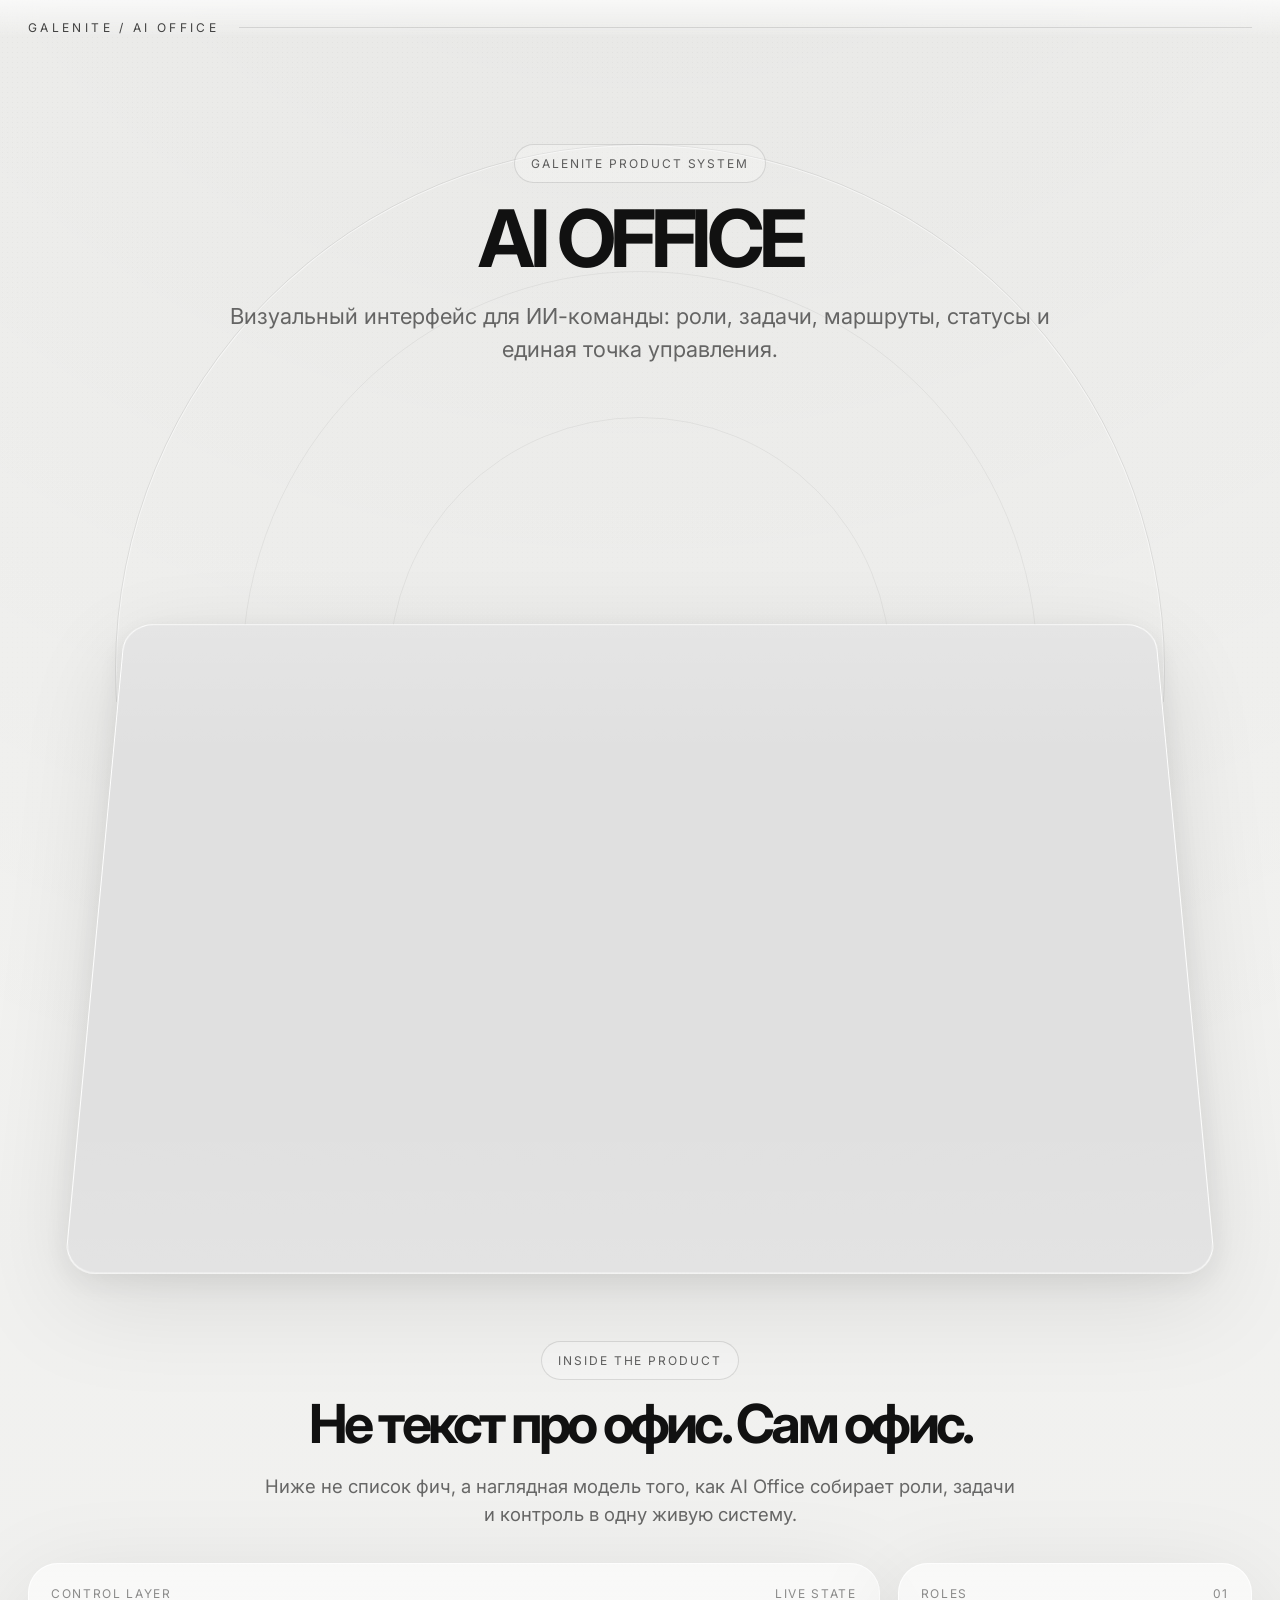
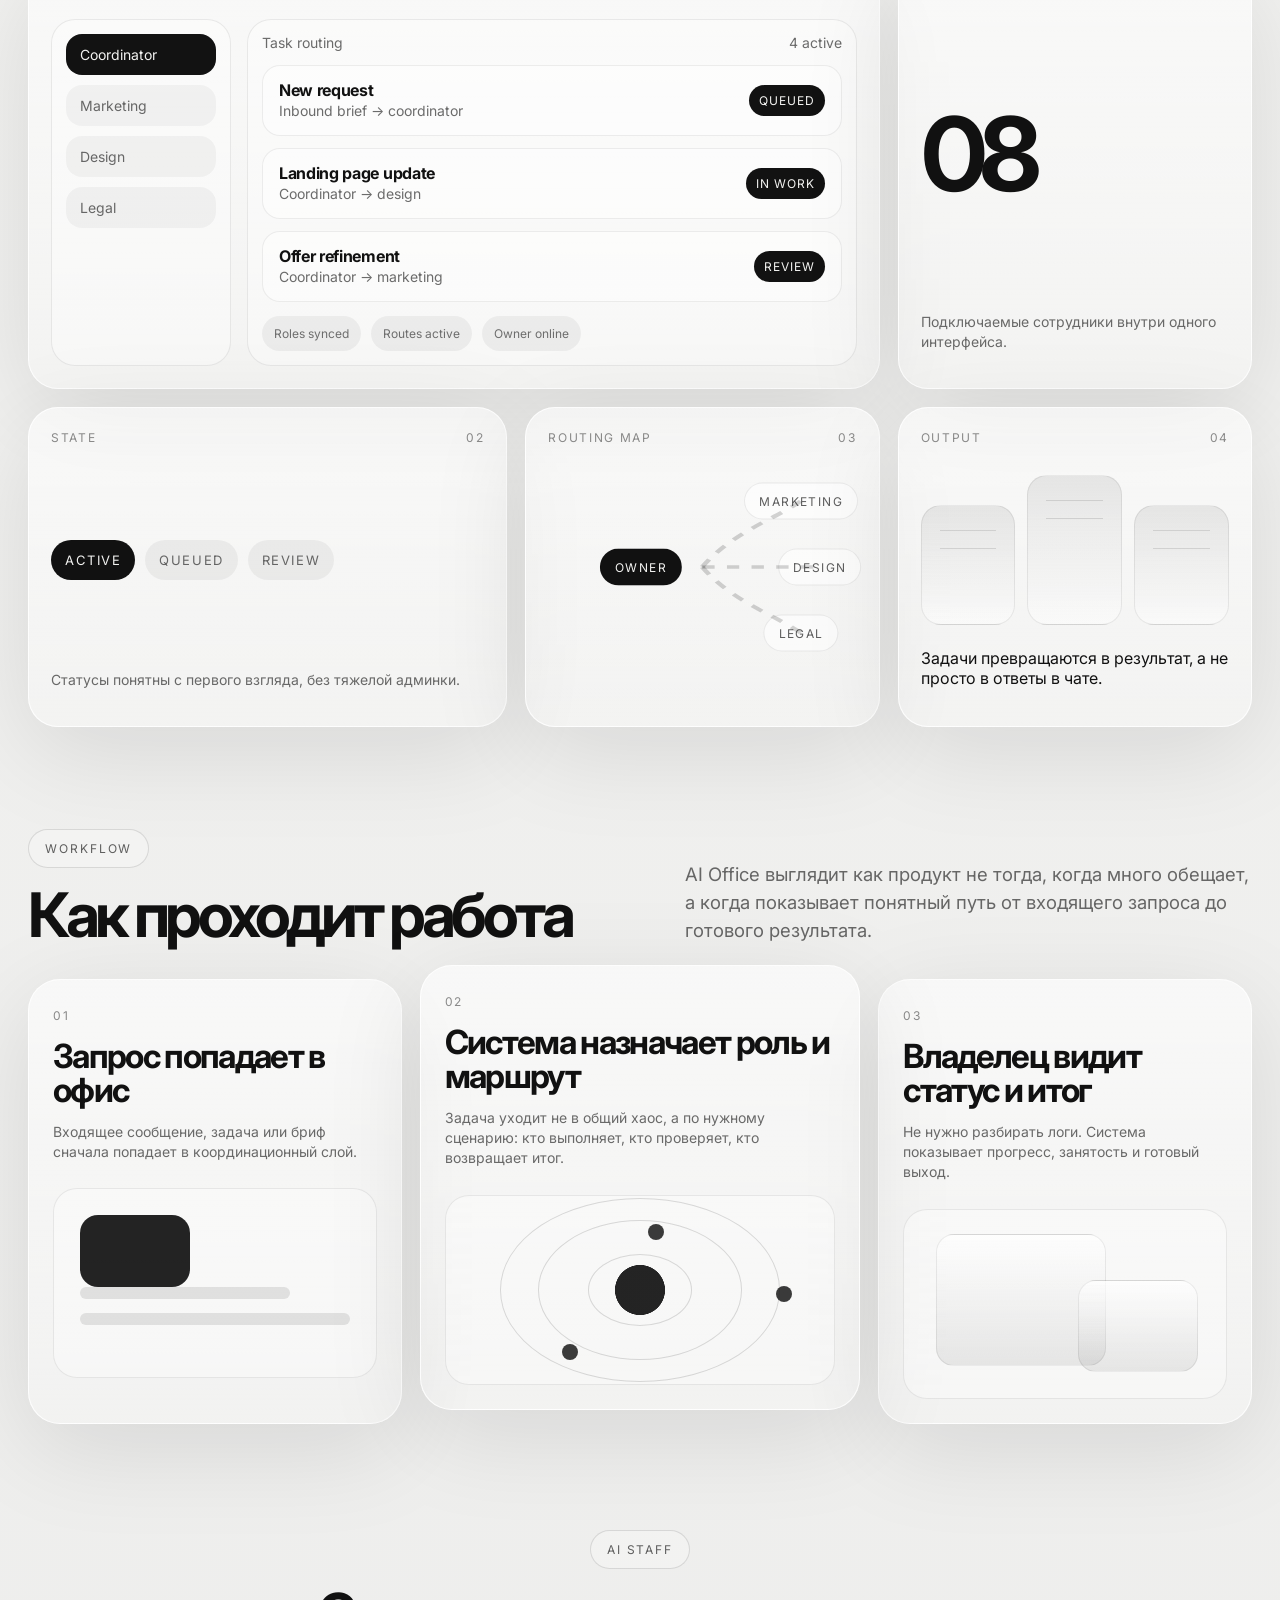
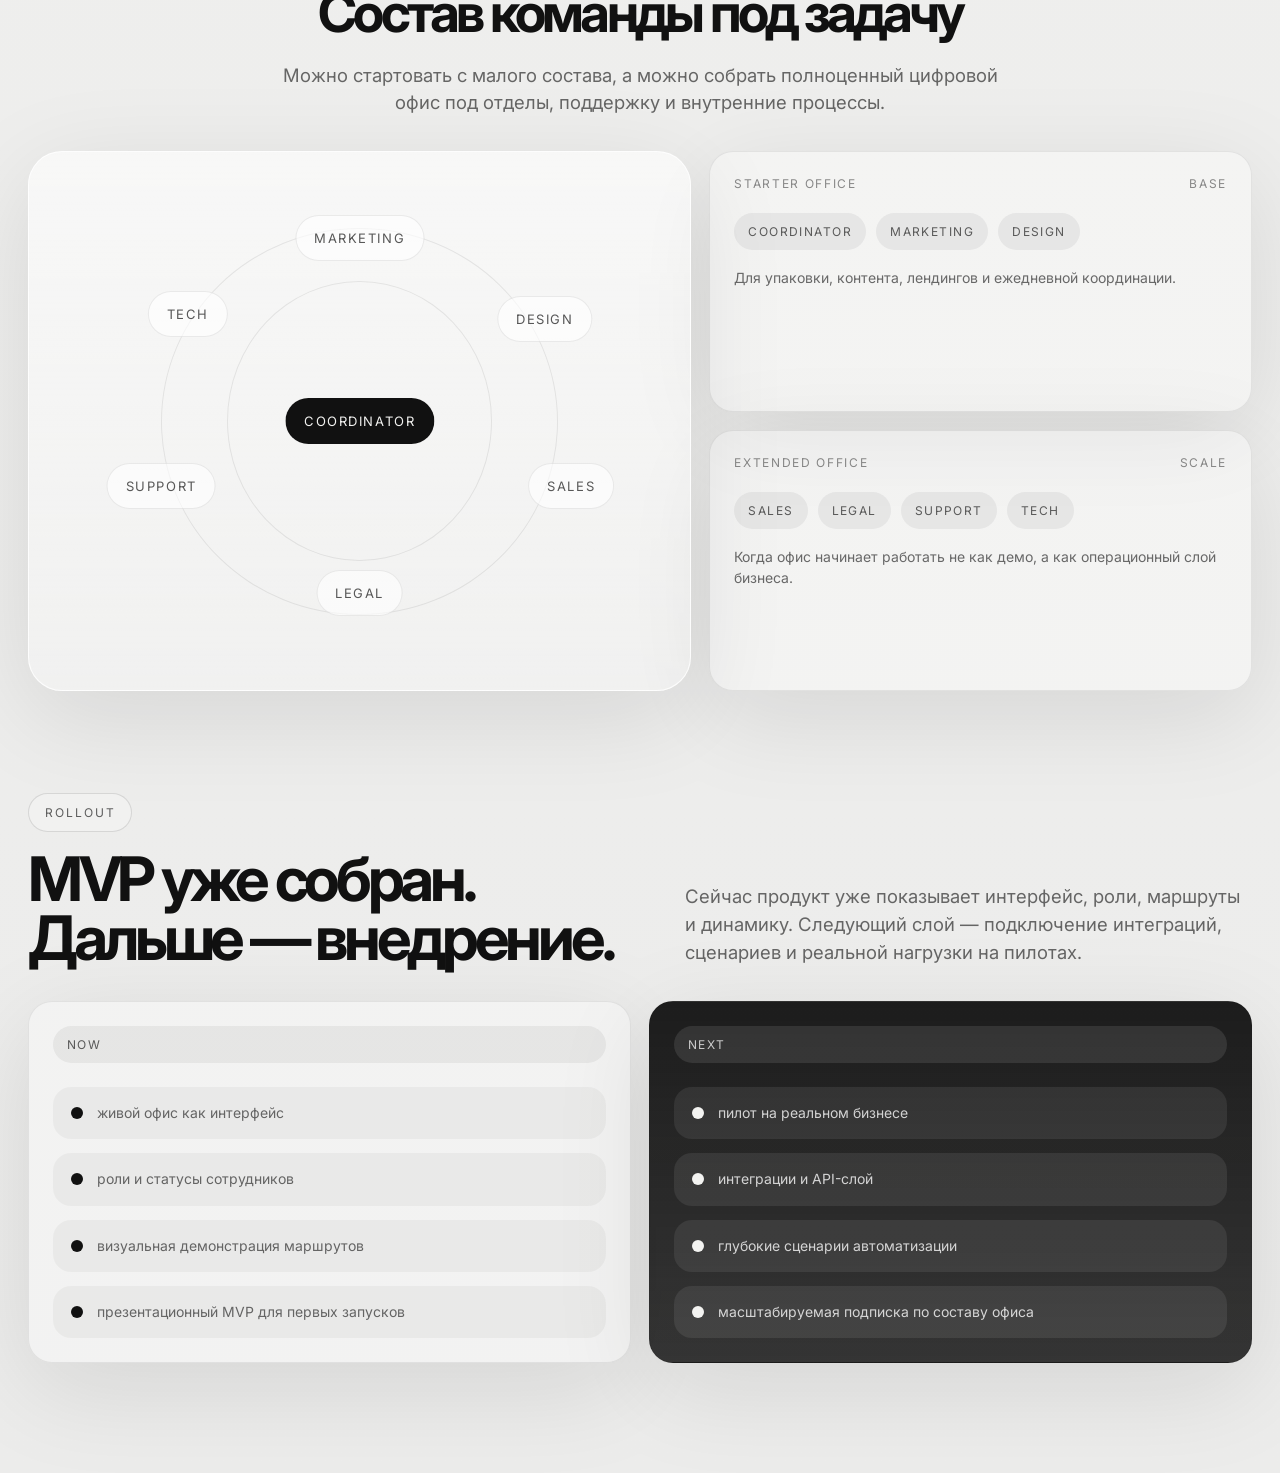
==== ai-office/index.html @ e05768bd "Add files via upload" ====
<!doctype html>
<html lang="ru">
<head>
  <meta charset="UTF-8" />
  <meta name="viewport" content="width=device-width, initial-scale=1.0" />
  <title>Galenite — AI Office</title>
  <link rel="preconnect" href="https://fonts.googleapis.com">
  <link rel="preconnect" href="https://fonts.gstatic.com" crossorigin>
  <link href="https://fonts.googleapis.com/css2?family=Inter:wght@400;500;600;700;800&display=swap" rel="stylesheet">
  <link rel="stylesheet" href="styles.css" />
</head>
<body>
  <div class="noise"></div>

  <header class="topbar">
    <div class="topbar__brand">GALENITE / AI OFFICE</div>
    <div class="topbar__line"></div>
  </header>

  <main>
    <section class="screen hero-screen" id="hero">
      <div class="hero-shell reveal">
        <div class="eyebrow">Galenite product system</div>
        <h1>AI OFFICE</h1>
        <p>
          Визуальный интерфейс для ИИ-команды: роли, задачи, маршруты,
          статусы и единая точка управления.
        </p>
      </div>

      <div class="hero-video-peek" aria-hidden="true">
        <div class="hero-video-peek__crop">
          <div class="hero-video-peek__card">
            <video class="hero-video-peek__video" autoplay muted loop playsinline preload="auto" poster="assets/office-plan.png">
              <source src="assets/office-loop.mp4" type="video/mp4" />
            </video>
          </div>
        </div>
      </div>
      <div class="hero-rings" aria-hidden="true"></div>
    </section>

    <section class="screen office-screen" id="office">
      <div class="office-stage reveal">
        <div class="office-card video-card" id="officeCard">
          <div class="video-frame">
            <video class="office-video" autoplay muted loop playsinline preload="auto" poster="assets/office-plan.png">
              <source src="assets/office-loop.mp4" type="video/mp4" />
            </video>
          </div>
        </div>
      </div>
    </section>

    <section class="content-section showcase-section">
      <div class="section-wrap reveal">
        <div class="section-head section-head--compact">
          <div>
            <div class="eyebrow">Inside the product</div>
            <h2>Не текст про офис. Сам офис.</h2>
          </div>
          <p>Ниже не список фич, а наглядная модель того, как AI Office собирает роли, задачи и контроль в одну живую систему.</p>
        </div>

        <div class="showcase-grid">
          <article class="bento-card bento-card--hero">
            <div class="card-topline">
              <span>Control layer</span>
              <span>Live state</span>
            </div>
            <div class="console-window">
              <div class="console-sidebar">
                <div class="sidebar-pill active">Coordinator</div>
                <div class="sidebar-pill">Marketing</div>
                <div class="sidebar-pill">Design</div>
                <div class="sidebar-pill">Legal</div>
              </div>
              <div class="console-main">
                <div class="console-row console-row--header">
                  <span>Task routing</span>
                  <span>4 active</span>
                </div>
                <div class="console-task-list">
                  <div class="task-item">
                    <div>
                      <strong>New request</strong>
                      <span>Inbound brief → coordinator</span>
                    </div>
                    <em>queued</em>
                  </div>
                  <div class="task-item">
                    <div>
                      <strong>Landing page update</strong>
                      <span>Coordinator → design</span>
                    </div>
                    <em>in work</em>
                  </div>
                  <div class="task-item">
                    <div>
                      <strong>Offer refinement</strong>
                      <span>Coordinator → marketing</span>
                    </div>
                    <em>review</em>
                  </div>
                </div>
                <div class="console-statusbar">
                  <span>Roles synced</span>
                  <span>Routes active</span>
                  <span>Owner online</span>
                </div>
              </div>
            </div>
          </article>

          <article class="bento-card stat-card">
            <div class="card-topline"><span>Roles</span><span>01</span></div>
            <div class="big-stat">08</div>
            <p>Подключаемые сотрудники внутри одного интерфейса.</p>
          </article>

          <article class="bento-card stat-card">
            <div class="card-topline"><span>State</span><span>02</span></div>
            <div class="signal-stack">
              <span class="signal-pill active">active</span>
              <span class="signal-pill">queued</span>
              <span class="signal-pill">review</span>
            </div>
            <p>Статусы понятны с первого взгляда, без тяжелой админки.</p>
          </article>

          <article class="bento-card routes-card">
            <div class="card-topline"><span>Routing map</span><span>03</span></div>
            <div class="route-map">
              <div class="route-node route-node--center">owner</div>
              <div class="route-node route-node--a">marketing</div>
              <div class="route-node route-node--b">design</div>
              <div class="route-node route-node--c">legal</div>
              <svg viewBox="0 0 100 100" preserveAspectRatio="none" aria-hidden="true">
                <path d="M50 50 C60 34, 74 28, 82 20"/>
                <path d="M50 50 C66 50, 78 50, 88 50"/>
                <path d="M50 50 C60 66, 74 72, 82 80"/>
              </svg>
            </div>
          </article>

          <article class="bento-card glass-card">
            <div class="card-topline"><span>Output</span><span>04</span></div>
            <div class="mini-docs">
              <div class="mini-doc"></div>
              <div class="mini-doc"></div>
              <div class="mini-doc"></div>
            </div>
            <p>Задачи превращаются в результат, а не просто в ответы в чате.</p>
          </article>
        </div>
      </div>
    </section>

    <section class="content-section process-section">
      <div class="section-wrap reveal">
        <div class="section-head section-head--split">
          <div>
            <div class="eyebrow">Workflow</div>
            <h2>Как проходит работа</h2>
          </div>
          <p>AI Office выглядит как продукт не тогда, когда много обещает, а когда показывает понятный путь от входящего запроса до готового результата.</p>
        </div>

        <div class="process-rail">
          <article class="process-card">
            <span class="process-index">01</span>
            <h3>Запрос попадает в офис</h3>
            <p>Входящее сообщение, задача или бриф сначала попадает в координационный слой.</p>
            <div class="process-visual process-visual--inbox">
              <div class="pv-window"></div>
              <div class="pv-line short"></div>
              <div class="pv-line"></div>
            </div>
          </article>

          <article class="process-card process-card--featured">
            <span class="process-index">02</span>
            <h3>Система назначает роль и маршрут</h3>
            <p>Задача уходит не в общий хаос, а по нужному сценарию: кто выполняет, кто проверяет, кто возвращает итог.</p>
            <div class="process-visual process-visual--route">
              <div class="pv-orbit pv-orbit--core"></div>
              <div class="pv-orbit pv-orbit--one"></div>
              <div class="pv-orbit pv-orbit--two"></div>
              <div class="pv-dot pv-dot--one"></div>
              <div class="pv-dot pv-dot--two"></div>
              <div class="pv-dot pv-dot--three"></div>
            </div>
          </article>

          <article class="process-card">
            <span class="process-index">03</span>
            <h3>Владелец видит статус и итог</h3>
            <p>Не нужно разбирать логи. Система показывает прогресс, занятость и готовый выход.</p>
            <div class="process-visual process-visual--output">
              <div class="pv-sheet large"></div>
              <div class="pv-sheet small"></div>
            </div>
          </article>
        </div>
      </div>
    </section>

    <section class="content-section staff-section">
      <div class="section-wrap reveal">
        <div class="section-head section-head--compact">
          <div>
            <div class="eyebrow">AI staff</div>
            <h2>Состав команды под задачу</h2>
          </div>
          <p>Можно стартовать с малого состава, а можно собрать полноценный цифровой офис под отделы, поддержку и внутренние процессы.</p>
        </div>

        <div class="staff-layout">
          <article class="staff-board">
            <div class="staff-core">coordinator</div>
            <div class="staff-node staff-node--1">marketing</div>
            <div class="staff-node staff-node--2">design</div>
            <div class="staff-node staff-node--3">sales</div>
            <div class="staff-node staff-node--4">legal</div>
            <div class="staff-node staff-node--5">support</div>
            <div class="staff-node staff-node--6">tech</div>
          </article>

          <div class="staff-packs">
            <article class="staff-pack">
              <div class="card-topline"><span>Starter office</span><span>Base</span></div>
              <div class="pack-tags">
                <span>Coordinator</span>
                <span>Marketing</span>
                <span>Design</span>
              </div>
              <p>Для упаковки, контента, лендингов и ежедневной координации.</p>
            </article>

            <article class="staff-pack">
              <div class="card-topline"><span>Extended office</span><span>Scale</span></div>
              <div class="pack-tags">
                <span>Sales</span>
                <span>Legal</span>
                <span>Support</span>
                <span>Tech</span>
              </div>
              <p>Когда офис начинает работать не как демо, а как операционный слой бизнеса.</p>
            </article>
          </div>
        </div>
      </div>
    </section>

    <section class="content-section rollout-section">
      <div class="section-wrap reveal">
        <div class="section-head section-head--split">
          <div>
            <div class="eyebrow">Rollout</div>
            <h2>MVP уже собран. Дальше — внедрение.</h2>
          </div>
          <p>Сейчас продукт уже показывает интерфейс, роли, маршруты и динамику. Следующий слой — подключение интеграций, сценариев и реальной нагрузки на пилотах.</p>
        </div>

        <div class="rollout-grid">
          <article class="rollout-panel">
            <div class="rollout-label">Now</div>
            <ul>
              <li>живой офис как интерфейс</li>
              <li>роли и статусы сотрудников</li>
              <li>визуальная демонстрация маршрутов</li>
              <li>презентационный MVP для первых запусков</li>
            </ul>
          </article>
          <article class="rollout-panel rollout-panel--accent">
            <div class="rollout-label">Next</div>
            <ul>
              <li>пилот на реальном бизнесе</li>
              <li>интеграции и API-слой</li>
              <li>глубокие сценарии автоматизации</li>
              <li>масштабируемая подписка по составу офиса</li>
            </ul>
          </article>
        </div>
      </div>
    </section>
  </main>

  <script src="script.js"></script>
</body>
</html>
---- ai-office/styles.css ----
:root {
  --bg: #f3f3f1;
  --bg-2: #ececeb;
  --text: #111111;
  --muted: rgba(17, 17, 17, 0.62);
  --muted-2: rgba(17, 17, 17, 0.48);
  --line: rgba(17, 17, 17, 0.12);
  --panel: rgba(255, 255, 255, 0.42);
  --shadow: 0 24px 100px rgba(0, 0, 0, 0.10);
}
* { box-sizing: border-box; }
html { scroll-behavior: smooth; }
body {
  margin: 0;
  color: var(--text);
  font-family: Inter, system-ui, -apple-system, BlinkMacSystemFont, "Segoe UI", sans-serif;
  background:
    radial-gradient(circle at 50% -10%, rgba(0,0,0,.06), transparent 32%),
    linear-gradient(180deg, var(--bg) 0%, var(--bg-2) 100%);
  overflow-x: hidden;
}
.noise {
  position: fixed;
  inset: 0;
  pointer-events: none;
  opacity: .085;
  background-image: radial-gradient(rgba(0,0,0,.55) 0.45px, transparent 0.45px);
  background-size: 5px 5px;
  mask-image: linear-gradient(180deg, rgba(0,0,0,.65), rgba(0,0,0,.12));
}
.topbar {
  position: fixed;
  inset: 0 0 auto 0;
  z-index: 60;
  display: flex;
  align-items: center;
  gap: 20px;
  padding: 20px 28px 0;
  backdrop-filter: blur(16px);
  background: linear-gradient(180deg, rgba(255,255,255,.68), rgba(255,255,255,.08));
}
.topbar__brand {
  white-space: nowrap;
  letter-spacing: .28em;
  font-size: 12px;
  color: rgba(17,17,17,.78);
}
.topbar__line { height: 1px; width: 100%; background: var(--line); }
.screen {
  width: 100%; position: relative; display: flex; align-items: center; justify-content: center; padding: 94px 28px 28px;
}
.content-section { position: relative; padding: 84px 28px; }
.section-wrap { width: min(1320px, 100%); margin: 0 auto; }
.eyebrow {
  display: inline-flex; align-items: center; justify-content: center; padding: 11px 16px; border-radius: 999px;
  border: 1px solid var(--line); background: rgba(255,255,255,.24); font-size: 12px; letter-spacing: .16em;
  text-transform: uppercase; color: rgba(17,17,17,.66);
}
.hero-screen {
  text-align: center; overflow: hidden; align-items: flex-start; min-height: clamp(620px, 78svh, 820px); padding-top: 144px; padding-bottom: 110px;
}
.hero-shell { position: relative; z-index: 4; width: min(980px, 100%); }
.hero-shell h1, .section-head h2 {
  margin: 18px 0 0; font-size: clamp(44px, 6.2vw, 96px); line-height: .95; letter-spacing: -.07em; font-weight: 700;
}
.hero-shell p, .section-head p {
  margin: 24px auto 0; max-width: 820px; color: var(--muted); font-size: clamp(18px, 2vw, 22px); line-height: 1.5;
}
.hero-video-peek {
  position: absolute; left: 50%; bottom: -72px; transform: translateX(-50%); width: min(960px, calc(100vw - 96px)); z-index: 2; pointer-events: none;
}
.hero-video-peek__crop { width: 100%; height: clamp(150px, 18vw, 220px); overflow: hidden; }
.hero-video-peek__card {
  width: 100%; aspect-ratio: 1280 / 800; border-radius: 30px; overflow: hidden;
  background: linear-gradient(180deg, rgba(255,255,255,.64), rgba(255,255,255,.28));
  border: 1px solid rgba(255,255,255,.78);
  box-shadow: 0 24px 100px rgba(0,0,0,.10), 0 8px 30px rgba(0,0,0,.08), inset 0 1px 0 rgba(255,255,255,.84);
  transform-origin: 50% 50%; transform: perspective(1800px) rotateX(67deg) scale(1.08);
}
.hero-video-peek__video {
  width: 100%; height: 100%; display: block; object-fit: cover; filter: grayscale(1) contrast(1.02) brightness(1.01); background: #dcdcdc;
}
.hero-rings {
  position: absolute; width: min(82vw, 1180px); aspect-ratio: 1; border-radius: 50%; border: 1px solid rgba(0,0,0,.08);
  box-shadow: inset 0 0 0 1px rgba(255,255,255,.52); animation: pulse 9s ease-in-out infinite;
}
.hero-rings::before, .hero-rings::after {
  content: ""; position: absolute; border-radius: 50%; inset: 12%; border: 1px solid rgba(0,0,0,.05);
}
.hero-rings::after { inset: 26%; }
.office-screen {
  margin-top: -118px; z-index: 5; flex-direction: column; gap: 0; perspective: 2200px; justify-content: center; padding-top: 0; padding-bottom: 26px;
}
.office-stage { width: min(1400px, 100%); display: flex; align-items: center; justify-content: center; }
.office-card {
  position: relative; width: min(94vw, 1380px); aspect-ratio: 16 / 9; border-radius: 34px; overflow: visible; background: transparent;
  transform-style: preserve-3d; will-change: transform;
}
.video-frame {
  position: absolute; inset: 50% auto auto 50%; width: min(1100px, calc(100vw - 96px)); aspect-ratio: 1280 / 800; transform: translate(-50%, -50%);
  border-radius: 30px; overflow: hidden; background: linear-gradient(180deg, rgba(255,255,255,.64), rgba(255,255,255,.28));
  border: 1px solid rgba(255,255,255,.78); box-shadow: 0 24px 100px rgba(0,0,0,.10), 0 8px 30px rgba(0,0,0,.08), inset 0 1px 0 rgba(255,255,255,.84);
}
.video-frame::before {
  content: ""; position: absolute; inset: 0; z-index: 2; pointer-events: none; background: linear-gradient(180deg, rgba(255,255,255,.16), transparent 22%, transparent 78%, rgba(255,255,255,.1));
}
.office-video { width: 100%; height: 100%; display: block; object-fit: cover; filter: grayscale(1) contrast(1.02) brightness(1.01); background: #dcdcdc; }

.section-head { max-width: 1100px; margin: 0 auto 34px; text-align: center; }
.section-head h2 { font-size: clamp(34px, 4.8vw, 76px); }
.section-head p { max-width: 760px; font-size: clamp(16px, 1.45vw, 20px); }
.section-head--split {
  max-width: none; display: grid; grid-template-columns: 1fr .9fr; gap: 28px; align-items: end; text-align: left;
}
.section-head--split p { margin: 0; }
.section-head--compact h2 { font-size: clamp(32px, 4.2vw, 64px); }

.showcase-section { padding-top: 54px; }
.showcase-grid {
  display: grid; grid-template-columns: 1.15fr .85fr .85fr; gap: 18px;
}
.bento-card {
  min-height: 220px; padding: 22px; border-radius: 30px;
  background: linear-gradient(180deg, rgba(255,255,255,.58), rgba(255,255,255,.25));
  border: 1px solid rgba(255,255,255,.82); box-shadow: var(--shadow); position: relative; overflow: hidden;
}
.bento-card--hero { grid-column: span 2; min-height: 400px; }
.card-topline { display: flex; justify-content: space-between; gap: 12px; color: var(--muted-2); font-size: 12px; letter-spacing: .14em; text-transform: uppercase; }
.console-window {
  margin-top: 18px; display: grid; grid-template-columns: 180px 1fr; gap: 16px; height: calc(100% - 34px);
}
.console-sidebar, .console-main, .staff-pack, .rollout-panel {
  border-radius: 24px; border: 1px solid rgba(17,17,17,.08); background: rgba(255,255,255,.34);
}
.console-sidebar { padding: 14px; display: grid; gap: 10px; align-content: start; }
.sidebar-pill {
  padding: 12px 14px; border-radius: 16px; background: rgba(17,17,17,.04); color: var(--muted); font-size: 14px;
}
.sidebar-pill.active { background: #121212; color: #f3f3f1; }
.console-main { padding: 14px; display: grid; grid-template-rows: auto 1fr auto; gap: 14px; }
.console-row--header { display: flex; justify-content: space-between; font-size: 14px; color: var(--muted); }
.console-task-list { display: grid; gap: 12px; }
.task-item {
  display: flex; align-items: center; justify-content: space-between; gap: 16px; padding: 14px 16px; border-radius: 18px; background: rgba(255,255,255,.42); border: 1px solid rgba(17,17,17,.07);
}
.task-item strong { display: block; font-size: 16px; letter-spacing: -.02em; }
.task-item span, .staff-pack p, .rollout-panel li, .process-card p, .stat-card p { color: var(--muted); font-size: 14px; line-height: 1.45; }
.task-item em { font-style: normal; padding: 8px 10px; border-radius: 999px; background: #121212; color: #f3f3f1; font-size: 12px; text-transform: uppercase; letter-spacing: .08em; }
.console-statusbar { display: flex; flex-wrap: wrap; gap: 10px; }
.console-statusbar span { padding: 10px 12px; border-radius: 999px; background: rgba(17,17,17,.05); color: rgba(17,17,17,.58); font-size: 12px; }

.stat-card { display: flex; flex-direction: column; justify-content: space-between; }
.big-stat { font-size: clamp(62px, 8vw, 112px); line-height: .9; font-weight: 700; letter-spacing: -.08em; margin-top: 10px; }
.signal-stack { display: flex; gap: 10px; flex-wrap: wrap; margin-top: 18px; }
.signal-pill { padding: 12px 14px; border-radius: 999px; background: rgba(17,17,17,.05); font-size: 13px; text-transform: uppercase; letter-spacing: .12em; color: var(--muted); }
.signal-pill.active { background: #111; color: #f2f2f0; }

.routes-card { min-height: 320px; }
.route-map { position: relative; height: 220px; margin-top: 12px; }
.route-map svg { position: absolute; inset: 0; width: 100%; height: 100%; }
.route-map path { fill: none; stroke: rgba(17,17,17,.18); stroke-width: 1.6; stroke-dasharray: 4 4; }
.route-node {
  position: absolute; transform: translate(-50%, -50%); padding: 10px 14px; border-radius: 999px; background: rgba(255,255,255,.58); border: 1px solid rgba(17,17,17,.08); font-size: 12px; letter-spacing: .12em; text-transform: uppercase; color: rgba(17,17,17,.68);
}
.route-node--center { left: 30%; top: 50%; background: #111; color: #f2f2f0; }
.route-node--a { left: 82%; top: 20%; }
.route-node--b { left: 88%; top: 50%; }
.route-node--c { left: 82%; top: 80%; }
.glass-card { display: flex; flex-direction: column; justify-content: space-between; }
.mini-docs { display: flex; gap: 12px; align-items: flex-end; margin-top: 22px; }
.mini-doc { flex: 1; min-height: 120px; border-radius: 20px; background: linear-gradient(180deg, rgba(17,17,17,.08), rgba(255,255,255,.46)); border: 1px solid rgba(17,17,17,.08); position: relative; }
.mini-doc:nth-child(2) { min-height: 150px; }
.mini-doc::before, .mini-doc::after {
  content: ""; position: absolute; left: 18px; right: 18px; height: 1px; background: rgba(17,17,17,.12);
}
.mini-doc::before { top: 24px; }
.mini-doc::after { top: 42px; }

.process-section { padding-top: 18px; }
.process-rail {
  display: grid; grid-template-columns: 1fr 1.18fr 1fr; gap: 18px; align-items: stretch;
}
.process-card {
  min-height: 420px; padding: 24px; border-radius: 32px; background: linear-gradient(180deg, rgba(255,255,255,.58), rgba(255,255,255,.24)); border: 1px solid rgba(255,255,255,.82); box-shadow: var(--shadow);
}
.process-card--featured { transform: translateY(-14px); }
.process-index { display: inline-block; font-size: 12px; letter-spacing: .16em; text-transform: uppercase; color: var(--muted-2); }
.process-card h3 { margin: 16px 0 10px; font-size: clamp(28px, 2.6vw, 42px); line-height: 1.02; letter-spacing: -.05em; }
.process-visual {
  margin-top: 26px; height: 190px; border-radius: 24px; border: 1px solid rgba(17,17,17,.08); background: rgba(255,255,255,.34); position: relative; overflow: hidden;
}
.pv-window { position: absolute; top: 26px; left: 26px; width: 110px; height: 72px; border-radius: 18px; background: rgba(17,17,17,.92); }
.pv-line { position: absolute; left: 26px; right: 26px; height: 12px; border-radius: 999px; background: rgba(17,17,17,.10); bottom: 52px; }
.pv-line.short { right: 86px; bottom: 78px; }
.pv-orbit { position: absolute; border: 1px solid rgba(17,17,17,.14); border-radius: 50%; }
.pv-orbit--core { inset: 58px 142px 58px 142px; background: radial-gradient(circle, rgba(17,17,17,.92) 0 40%, transparent 41%); }
.pv-orbit--one { inset: 24px 92px 24px 92px; }
.pv-orbit--two { inset: 2px 54px 2px 54px; }
.pv-dot { position: absolute; width: 16px; height: 16px; border-radius: 50%; background: rgba(17,17,17,.82); }
.pv-dot--one { top: 28px; left: 52%; }
.pv-dot--two { top: 90px; right: 42px; }
.pv-dot--three { bottom: 24px; left: 30%; }
.pv-sheet { position: absolute; border-radius: 18px; background: linear-gradient(180deg, rgba(255,255,255,.74), rgba(17,17,17,.08)); border: 1px solid rgba(17,17,17,.08); }
.pv-sheet.large { left: 32px; top: 24px; width: 170px; height: 132px; }
.pv-sheet.small { right: 28px; bottom: 26px; width: 120px; height: 92px; }

.staff-section { padding-top: 22px; }
.staff-layout {
  display: grid; grid-template-columns: 1.1fr .9fr; gap: 18px; align-items: stretch;
}
.staff-board {
  min-height: 540px; border-radius: 34px; background: linear-gradient(180deg, rgba(255,255,255,.58), rgba(255,255,255,.24)); border: 1px solid rgba(255,255,255,.82); box-shadow: var(--shadow); position: relative; overflow: hidden;
}
.staff-board::before, .staff-board::after {
  content: ""; position: absolute; inset: 14% 20%; border-radius: 50%; border: 1px solid rgba(17,17,17,.08);
}
.staff-board::after { inset: 24% 30%; }
.staff-core, .staff-node {
  position: absolute; transform: translate(-50%, -50%); padding: 14px 18px; border-radius: 999px; font-size: 13px; letter-spacing: .12em; text-transform: uppercase; border: 1px solid rgba(17,17,17,.08);
}
.staff-core { left: 50%; top: 50%; background: #111; color: #f2f2f0; }
.staff-node { background: rgba(255,255,255,.62); color: rgba(17,17,17,.7); }
.staff-node--1 { left: 50%; top: 16%; }
.staff-node--2 { left: 78%; top: 31%; }
.staff-node--3 { left: 82%; top: 62%; }
.staff-node--4 { left: 50%; top: 82%; }
.staff-node--5 { left: 20%; top: 62%; }
.staff-node--6 { left: 24%; top: 30%; }
.staff-packs { display: grid; gap: 18px; }
.staff-pack { padding: 24px; min-height: 261px; box-shadow: var(--shadow); }
.pack-tags { display: flex; flex-wrap: wrap; gap: 10px; margin: 22px 0 18px; }
.pack-tags span, .rollout-label {
  padding: 11px 14px; border-radius: 999px; background: rgba(17,17,17,.06); font-size: 12px; letter-spacing: .12em; text-transform: uppercase; color: rgba(17,17,17,.66);
}

.rollout-section { padding-top: 18px; padding-bottom: 110px; }
.rollout-grid { display: grid; grid-template-columns: 1fr 1fr; gap: 18px; }
.rollout-panel {
  padding: 24px; min-height: 300px; box-shadow: var(--shadow);
}
.rollout-panel--accent { background: linear-gradient(180deg, rgba(17,17,17,.95), rgba(17,17,17,.84)); color: #f4f4f1; }
.rollout-panel--accent .rollout-label { background: rgba(255,255,255,.1); color: rgba(255,255,255,.74); }
.rollout-panel ul { list-style: none; padding: 0; margin: 24px 0 0; display: grid; gap: 14px; }
.rollout-panel li {
  padding: 16px 18px; border-radius: 18px; background: rgba(17,17,17,.04); position: relative; padding-left: 44px;
}
.rollout-panel li::before {
  content: ""; position: absolute; left: 18px; top: 50%; transform: translateY(-50%); width: 12px; height: 12px; border-radius: 50%; background: #111;
}
.rollout-panel--accent li { background: rgba(255,255,255,.08); color: rgba(255,255,255,.78); }
.rollout-panel--accent li::before { background: #f3f3f1; }

.reveal { opacity: 0; transform: translateY(40px); transition: opacity .8s ease, transform .8s ease; }
.reveal.visible { opacity: 1; transform: translateY(0); }
@keyframes pulse { 0%, 100% { transform: scale(1); opacity: .9; } 50% { transform: scale(1.04); opacity: .65; } }

@media (max-width: 1180px) {
  .showcase-grid, .process-rail, .staff-layout, .rollout-grid, .section-head--split { grid-template-columns: 1fr; }
  .bento-card--hero { grid-column: auto; }
  .process-card--featured { transform: none; }
}
@media (max-width: 860px) {
  .console-window { grid-template-columns: 1fr; }
  .hero-video-peek, .video-frame { width: calc(100vw - 36px); }
  .video-frame { width: min(1100px, calc(100vw - 36px)); }
  .staff-board { min-height: 420px; }
}
@media (max-width: 720px) {
  .topbar { padding-inline: 18px; }
  .screen, .content-section { padding-inline: 18px; }
  .hero-screen { min-height: 88svh; padding-top: 124px; }
  .hero-video-peek__crop { height: 96px; }
  .hero-shell p, .section-head p { font-size: 16px; }
  .bento-card, .process-card, .staff-pack, .rollout-panel { padding: 18px; border-radius: 24px; }
  .staff-board { min-height: 360px; border-radius: 24px; }
  .route-map { height: 180px; }
}
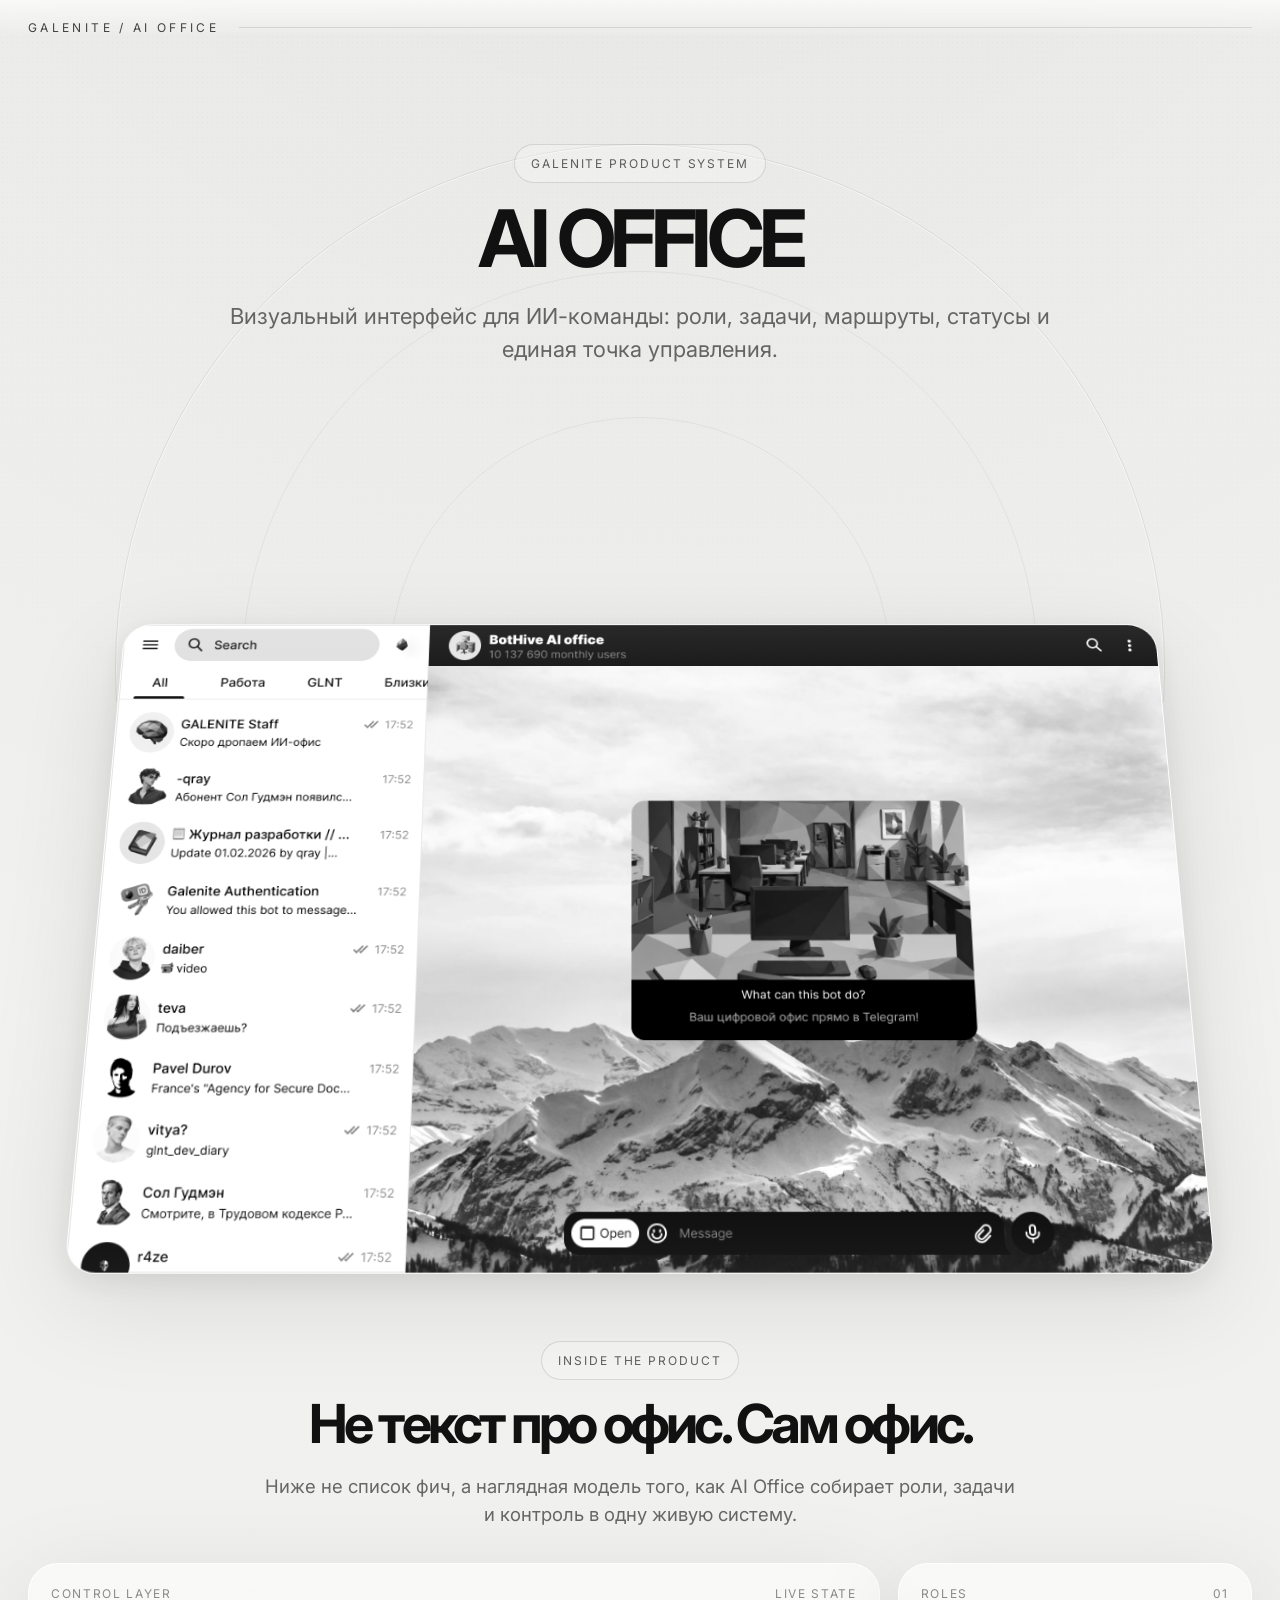
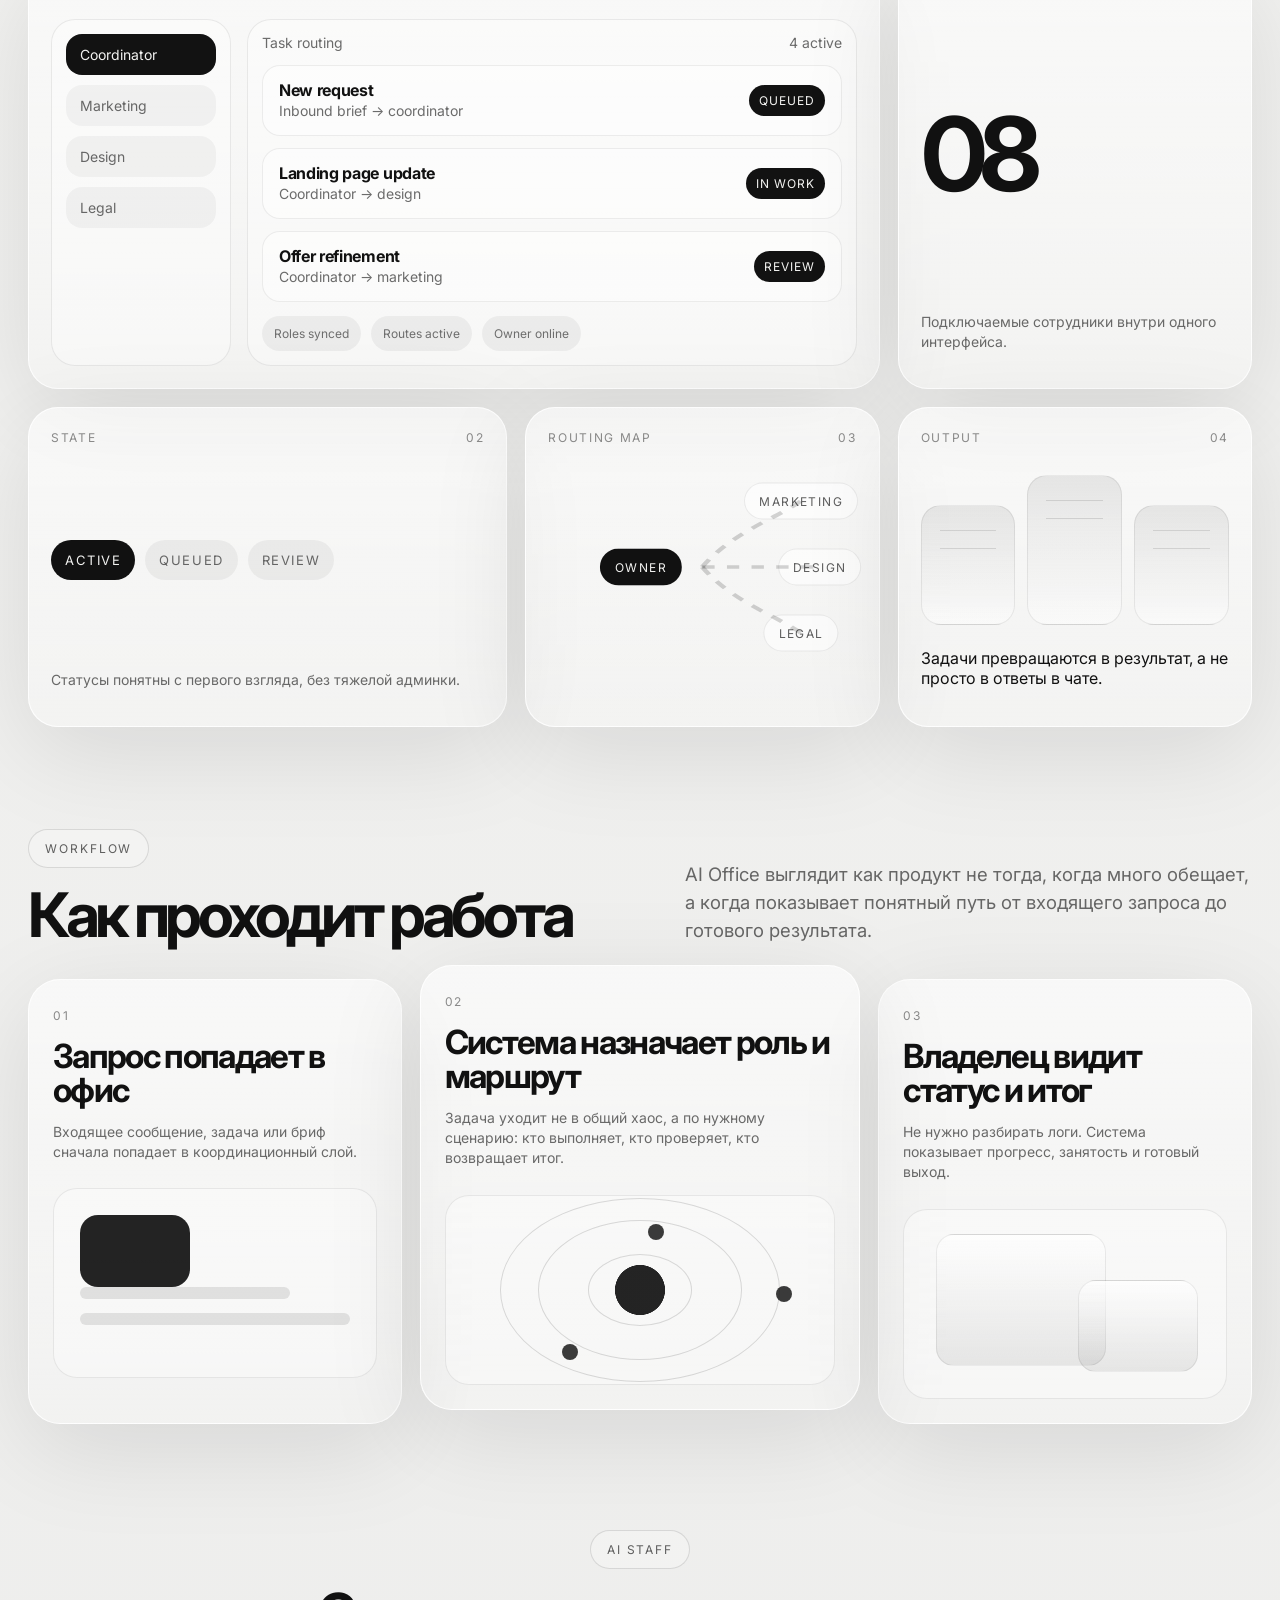
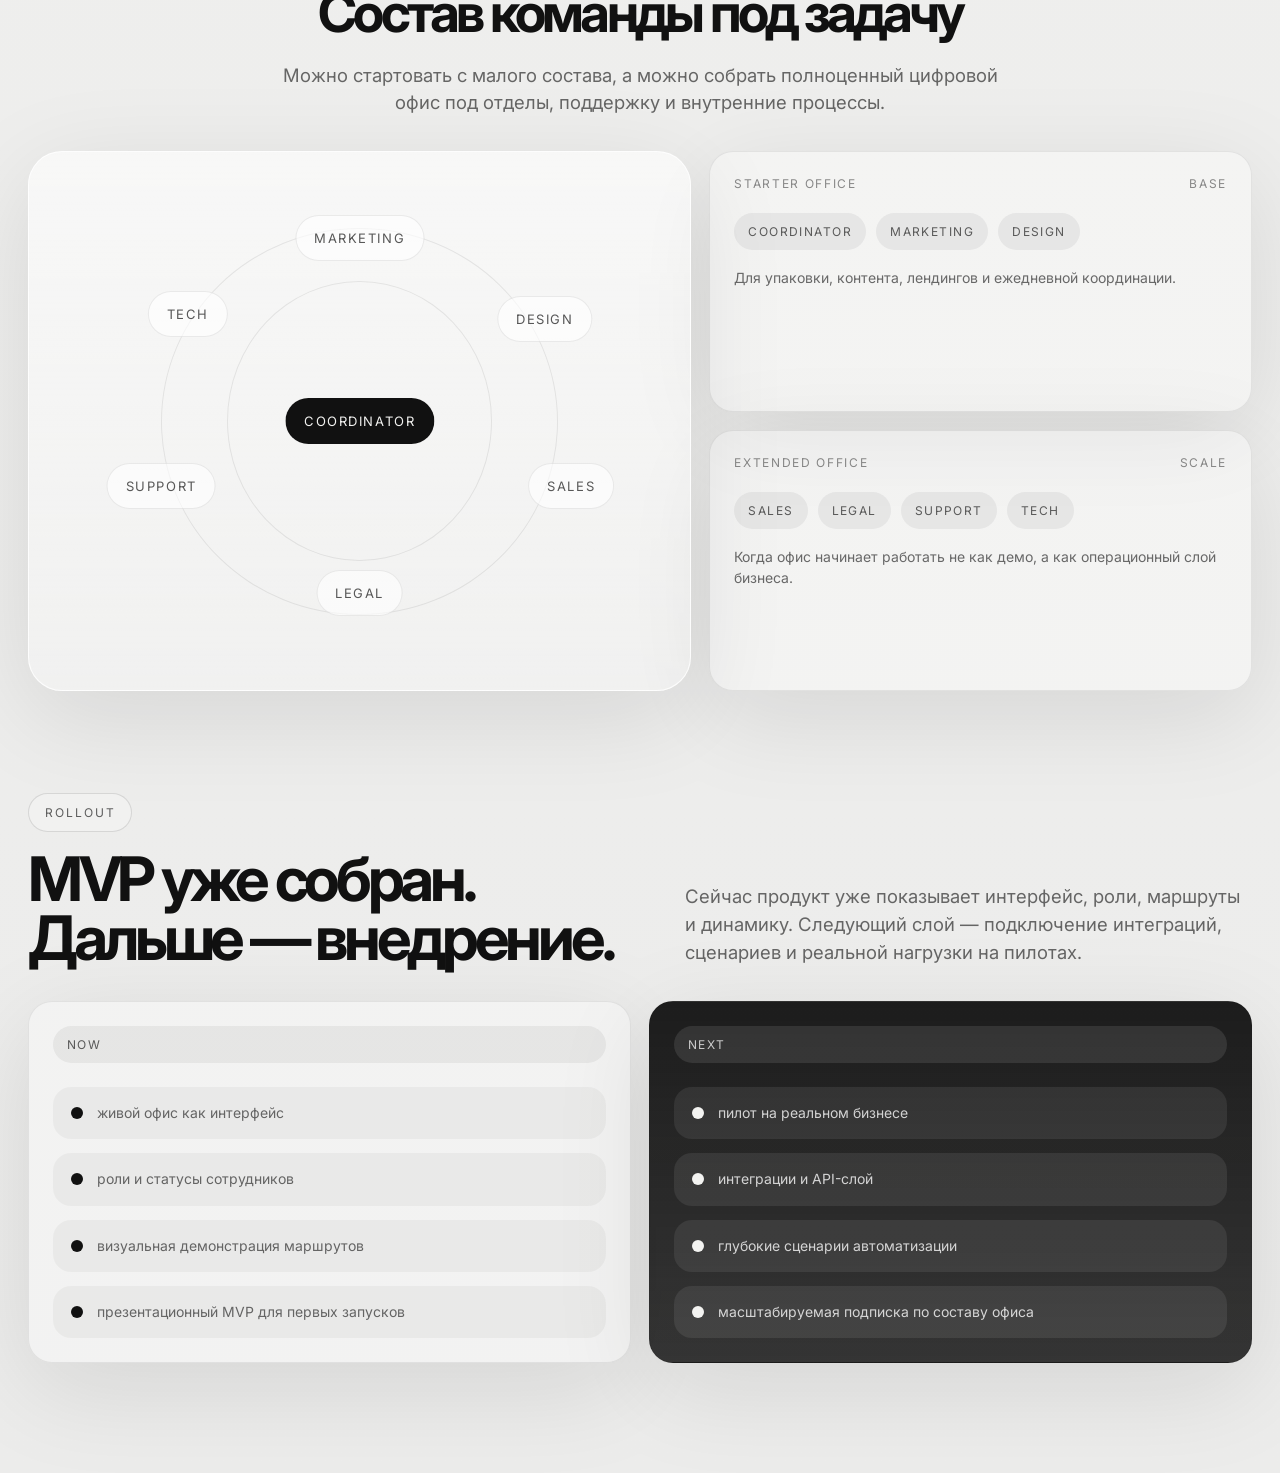
==== commit e8a39fd2: "Lock AI Office asset paths to local directory" ====
--- a/ai-office/index.html
+++ b/ai-office/index.html
@@ -7,7 +7,7 @@
   <link rel="preconnect" href="https://fonts.googleapis.com">
   <link rel="preconnect" href="https://fonts.gstatic.com" crossorigin>
   <link href="https://fonts.googleapis.com/css2?family=Inter:wght@400;500;600;700;800&display=swap" rel="stylesheet">
-  <link rel="stylesheet" href="styles.css" />
+  <link rel="stylesheet" href="/ai-office/styles.css?v=20260502_1" />
 </head>
 <body>
   <div class="noise"></div>
@@ -31,8 +31,8 @@
       <div class="hero-video-peek" aria-hidden="true">
         <div class="hero-video-peek__crop">
           <div class="hero-video-peek__card">
-            <video class="hero-video-peek__video" autoplay muted loop playsinline preload="auto" poster="assets/office-plan.png">
-              <source src="assets/office-loop.mp4" type="video/mp4" />
+            <video class="hero-video-peek__video" autoplay muted loop playsinline preload="auto" poster="/ai-office/assets/office-plan.png">
+              <source src="/ai-office/assets/office-loop.mp4" type="video/mp4" />
             </video>
           </div>
         </div>
@@ -44,8 +44,8 @@
       <div class="office-stage reveal">
         <div class="office-card video-card" id="officeCard">
           <div class="video-frame">
-            <video class="office-video" autoplay muted loop playsinline preload="auto" poster="assets/office-plan.png">
-              <source src="assets/office-loop.mp4" type="video/mp4" />
+            <video class="office-video" autoplay muted loop playsinline preload="auto" poster="/ai-office/assets/office-plan.png">
+              <source src="/ai-office/assets/office-loop.mp4" type="video/mp4" />
             </video>
           </div>
         </div>
@@ -64,228 +64,63 @@
 
         <div class="showcase-grid">
           <article class="bento-card bento-card--hero">
-            <div class="card-topline">
-              <span>Control layer</span>
-              <span>Live state</span>
-            </div>
+            <div class="card-topline"><span>Control layer</span><span>Live state</span></div>
             <div class="console-window">
-              <div class="console-sidebar">
-                <div class="sidebar-pill active">Coordinator</div>
-                <div class="sidebar-pill">Marketing</div>
-                <div class="sidebar-pill">Design</div>
-                <div class="sidebar-pill">Legal</div>
-              </div>
+              <div class="console-sidebar"><div class="sidebar-pill active">Coordinator</div><div class="sidebar-pill">Marketing</div><div class="sidebar-pill">Design</div><div class="sidebar-pill">Legal</div></div>
               <div class="console-main">
-                <div class="console-row console-row--header">
-                  <span>Task routing</span>
-                  <span>4 active</span>
+                <div class="console-row console-row--header"><span>Task routing</span><span>4 active</span></div>
+                <div class="console-task-list">
+                  <div class="task-item"><div><strong>New request</strong><span>Inbound brief → coordinator</span></div><em>queued</em></div>
+                  <div class="task-item"><div><strong>Landing page update</strong><span>Coordinator → design</span></div><em>in work</em></div>
+                  <div class="task-item"><div><strong>Offer refinement</strong><span>Coordinator → marketing</span></div><em>review</em></div>
                 </div>
-                <div class="console-task-list">
-                  <div class="task-item">
-                    <div>
-                      <strong>New request</strong>
-                      <span>Inbound brief → coordinator</span>
-                    </div>
-                    <em>queued</em>
-                  </div>
-                  <div class="task-item">
-                    <div>
-                      <strong>Landing page update</strong>
-                      <span>Coordinator → design</span>
-                    </div>
-                    <em>in work</em>
-                  </div>
-                  <div class="task-item">
-                    <div>
-                      <strong>Offer refinement</strong>
-                      <span>Coordinator → marketing</span>
-                    </div>
-                    <em>review</em>
-                  </div>
-                </div>
-                <div class="console-statusbar">
-                  <span>Roles synced</span>
-                  <span>Routes active</span>
-                  <span>Owner online</span>
-                </div>
+                <div class="console-statusbar"><span>Roles synced</span><span>Routes active</span><span>Owner online</span></div>
               </div>
             </div>
           </article>
 
-          <article class="bento-card stat-card">
-            <div class="card-topline"><span>Roles</span><span>01</span></div>
-            <div class="big-stat">08</div>
-            <p>Подключаемые сотрудники внутри одного интерфейса.</p>
-          </article>
-
-          <article class="bento-card stat-card">
-            <div class="card-topline"><span>State</span><span>02</span></div>
-            <div class="signal-stack">
-              <span class="signal-pill active">active</span>
-              <span class="signal-pill">queued</span>
-              <span class="signal-pill">review</span>
-            </div>
-            <p>Статусы понятны с первого взгляда, без тяжелой админки.</p>
-          </article>
+          <article class="bento-card stat-card"><div class="card-topline"><span>Roles</span><span>01</span></div><div class="big-stat">08</div><p>Подключаемые сотрудники внутри одного интерфейса.</p></article>
+          <article class="bento-card stat-card"><div class="card-topline"><span>State</span><span>02</span></div><div class="signal-stack"><span class="signal-pill active">active</span><span class="signal-pill">queued</span><span class="signal-pill">review</span></div><p>Статусы понятны с первого взгляда, без тяжелой админки.</p></article>
 
           <article class="bento-card routes-card">
             <div class="card-topline"><span>Routing map</span><span>03</span></div>
-            <div class="route-map">
-              <div class="route-node route-node--center">owner</div>
-              <div class="route-node route-node--a">marketing</div>
-              <div class="route-node route-node--b">design</div>
-              <div class="route-node route-node--c">legal</div>
-              <svg viewBox="0 0 100 100" preserveAspectRatio="none" aria-hidden="true">
-                <path d="M50 50 C60 34, 74 28, 82 20"/>
-                <path d="M50 50 C66 50, 78 50, 88 50"/>
-                <path d="M50 50 C60 66, 74 72, 82 80"/>
-              </svg>
-            </div>
+            <div class="route-map"><div class="route-node route-node--center">owner</div><div class="route-node route-node--a">marketing</div><div class="route-node route-node--b">design</div><div class="route-node route-node--c">legal</div><svg viewBox="0 0 100 100" preserveAspectRatio="none" aria-hidden="true"><path d="M50 50 C60 34, 74 28, 82 20"/><path d="M50 50 C66 50, 78 50, 88 50"/><path d="M50 50 C60 66, 74 72, 82 80"/></svg></div>
           </article>
 
-          <article class="bento-card glass-card">
-            <div class="card-topline"><span>Output</span><span>04</span></div>
-            <div class="mini-docs">
-              <div class="mini-doc"></div>
-              <div class="mini-doc"></div>
-              <div class="mini-doc"></div>
-            </div>
-            <p>Задачи превращаются в результат, а не просто в ответы в чате.</p>
-          </article>
+          <article class="bento-card glass-card"><div class="card-topline"><span>Output</span><span>04</span></div><div class="mini-docs"><div class="mini-doc"></div><div class="mini-doc"></div><div class="mini-doc"></div></div><p>Задачи превращаются в результат, а не просто в ответы в чате.</p></article>
         </div>
       </div>
     </section>
 
     <section class="content-section process-section">
       <div class="section-wrap reveal">
-        <div class="section-head section-head--split">
-          <div>
-            <div class="eyebrow">Workflow</div>
-            <h2>Как проходит работа</h2>
-          </div>
-          <p>AI Office выглядит как продукт не тогда, когда много обещает, а когда показывает понятный путь от входящего запроса до готового результата.</p>
-        </div>
-
+        <div class="section-head section-head--split"><div><div class="eyebrow">Workflow</div><h2>Как проходит работа</h2></div><p>AI Office выглядит как продукт не тогда, когда много обещает, а когда показывает понятный путь от входящего запроса до готового результата.</p></div>
         <div class="process-rail">
-          <article class="process-card">
-            <span class="process-index">01</span>
-            <h3>Запрос попадает в офис</h3>
-            <p>Входящее сообщение, задача или бриф сначала попадает в координационный слой.</p>
-            <div class="process-visual process-visual--inbox">
-              <div class="pv-window"></div>
-              <div class="pv-line short"></div>
-              <div class="pv-line"></div>
-            </div>
-          </article>
-
-          <article class="process-card process-card--featured">
-            <span class="process-index">02</span>
-            <h3>Система назначает роль и маршрут</h3>
-            <p>Задача уходит не в общий хаос, а по нужному сценарию: кто выполняет, кто проверяет, кто возвращает итог.</p>
-            <div class="process-visual process-visual--route">
-              <div class="pv-orbit pv-orbit--core"></div>
-              <div class="pv-orbit pv-orbit--one"></div>
-              <div class="pv-orbit pv-orbit--two"></div>
-              <div class="pv-dot pv-dot--one"></div>
-              <div class="pv-dot pv-dot--two"></div>
-              <div class="pv-dot pv-dot--three"></div>
-            </div>
-          </article>
-
-          <article class="process-card">
-            <span class="process-index">03</span>
-            <h3>Владелец видит статус и итог</h3>
-            <p>Не нужно разбирать логи. Система показывает прогресс, занятость и готовый выход.</p>
-            <div class="process-visual process-visual--output">
-              <div class="pv-sheet large"></div>
-              <div class="pv-sheet small"></div>
-            </div>
-          </article>
+          <article class="process-card"><span class="process-index">01</span><h3>Запрос попадает в офис</h3><p>Входящее сообщение, задача или бриф сначала попадает в координационный слой.</p><div class="process-visual process-visual--inbox"><div class="pv-window"></div><div class="pv-line short"></div><div class="pv-line"></div></div></article>
+          <article class="process-card process-card--featured"><span class="process-index">02</span><h3>Система назначает роль и маршрут</h3><p>Задача уходит не в общий хаос, а по нужному сценарию: кто выполняет, кто проверяет, кто возвращает итог.</p><div class="process-visual process-visual--route"><div class="pv-orbit pv-orbit--core"></div><div class="pv-orbit pv-orbit--one"></div><div class="pv-orbit pv-orbit--two"></div><div class="pv-dot pv-dot--one"></div><div class="pv-dot pv-dot--two"></div><div class="pv-dot pv-dot--three"></div></div></article>
+          <article class="process-card"><span class="process-index">03</span><h3>Владелец видит статус и итог</h3><p>Не нужно разбирать логи. Система показывает прогресс, занятость и готовый выход.</p><div class="process-visual process-visual--output"><div class="pv-sheet large"></div><div class="pv-sheet small"></div></div></article>
         </div>
       </div>
     </section>
 
     <section class="content-section staff-section">
       <div class="section-wrap reveal">
-        <div class="section-head section-head--compact">
-          <div>
-            <div class="eyebrow">AI staff</div>
-            <h2>Состав команды под задачу</h2>
-          </div>
-          <p>Можно стартовать с малого состава, а можно собрать полноценный цифровой офис под отделы, поддержку и внутренние процессы.</p>
-        </div>
-
+        <div class="section-head section-head--compact"><div><div class="eyebrow">AI staff</div><h2>Состав команды под задачу</h2></div><p>Можно стартовать с малого состава, а можно собрать полноценный цифровой офис под отделы, поддержку и внутренние процессы.</p></div>
         <div class="staff-layout">
-          <article class="staff-board">
-            <div class="staff-core">coordinator</div>
-            <div class="staff-node staff-node--1">marketing</div>
-            <div class="staff-node staff-node--2">design</div>
-            <div class="staff-node staff-node--3">sales</div>
-            <div class="staff-node staff-node--4">legal</div>
-            <div class="staff-node staff-node--5">support</div>
-            <div class="staff-node staff-node--6">tech</div>
-          </article>
-
-          <div class="staff-packs">
-            <article class="staff-pack">
-              <div class="card-topline"><span>Starter office</span><span>Base</span></div>
-              <div class="pack-tags">
-                <span>Coordinator</span>
-                <span>Marketing</span>
-                <span>Design</span>
-              </div>
-              <p>Для упаковки, контента, лендингов и ежедневной координации.</p>
-            </article>
-
-            <article class="staff-pack">
-              <div class="card-topline"><span>Extended office</span><span>Scale</span></div>
-              <div class="pack-tags">
-                <span>Sales</span>
-                <span>Legal</span>
-                <span>Support</span>
-                <span>Tech</span>
-              </div>
-              <p>Когда офис начинает работать не как демо, а как операционный слой бизнеса.</p>
-            </article>
-          </div>
+          <article class="staff-board"><div class="staff-core">coordinator</div><div class="staff-node staff-node--1">marketing</div><div class="staff-node staff-node--2">design</div><div class="staff-node staff-node--3">sales</div><div class="staff-node staff-node--4">legal</div><div class="staff-node staff-node--5">support</div><div class="staff-node staff-node--6">tech</div></article>
+          <div class="staff-packs"><article class="staff-pack"><div class="card-topline"><span>Starter office</span><span>Base</span></div><div class="pack-tags"><span>Coordinator</span><span>Marketing</span><span>Design</span></div><p>Для упаковки, контента, лендингов и ежедневной координации.</p></article><article class="staff-pack"><div class="card-topline"><span>Extended office</span><span>Scale</span></div><div class="pack-tags"><span>Sales</span><span>Legal</span><span>Support</span><span>Tech</span></div><p>Когда офис начинает работать не как демо, а как операционный слой бизнеса.</p></article></div>
         </div>
       </div>
     </section>
 
     <section class="content-section rollout-section">
       <div class="section-wrap reveal">
-        <div class="section-head section-head--split">
-          <div>
-            <div class="eyebrow">Rollout</div>
-            <h2>MVP уже собран. Дальше — внедрение.</h2>
-          </div>
-          <p>Сейчас продукт уже показывает интерфейс, роли, маршруты и динамику. Следующий слой — подключение интеграций, сценариев и реальной нагрузки на пилотах.</p>
-        </div>
-
-        <div class="rollout-grid">
-          <article class="rollout-panel">
-            <div class="rollout-label">Now</div>
-            <ul>
-              <li>живой офис как интерфейс</li>
-              <li>роли и статусы сотрудников</li>
-              <li>визуальная демонстрация маршрутов</li>
-              <li>презентационный MVP для первых запусков</li>
-            </ul>
-          </article>
-          <article class="rollout-panel rollout-panel--accent">
-            <div class="rollout-label">Next</div>
-            <ul>
-              <li>пилот на реальном бизнесе</li>
-              <li>интеграции и API-слой</li>
-              <li>глубокие сценарии автоматизации</li>
-              <li>масштабируемая подписка по составу офиса</li>
-            </ul>
-          </article>
-        </div>
+        <div class="section-head section-head--split"><div><div class="eyebrow">Rollout</div><h2>MVP уже собран. Дальше — внедрение.</h2></div><p>Сейчас продукт уже показывает интерфейс, роли, маршруты и динамику. Следующий слой — подключение интеграций, сценариев и реальной нагрузки на пилотах.</p></div>
+        <div class="rollout-grid"><article class="rollout-panel"><div class="rollout-label">Now</div><ul><li>живой офис как интерфейс</li><li>роли и статусы сотрудников</li><li>визуальная демонстрация маршрутов</li><li>презентационный MVP для первых запусков</li></ul></article><article class="rollout-panel rollout-panel--accent"><div class="rollout-label">Next</div><ul><li>пилот на реальном бизнесе</li><li>интеграции и API-слой</li><li>глубокие сценарии автоматизации</li><li>масштабируемая подписка по составу офиса</li></ul></article></div>
       </div>
     </section>
   </main>
 
-  <script src="script.js"></script>
+  <script src="/ai-office/script.js?v=20260502_1"></script>
 </body>
-</html>
+</html>
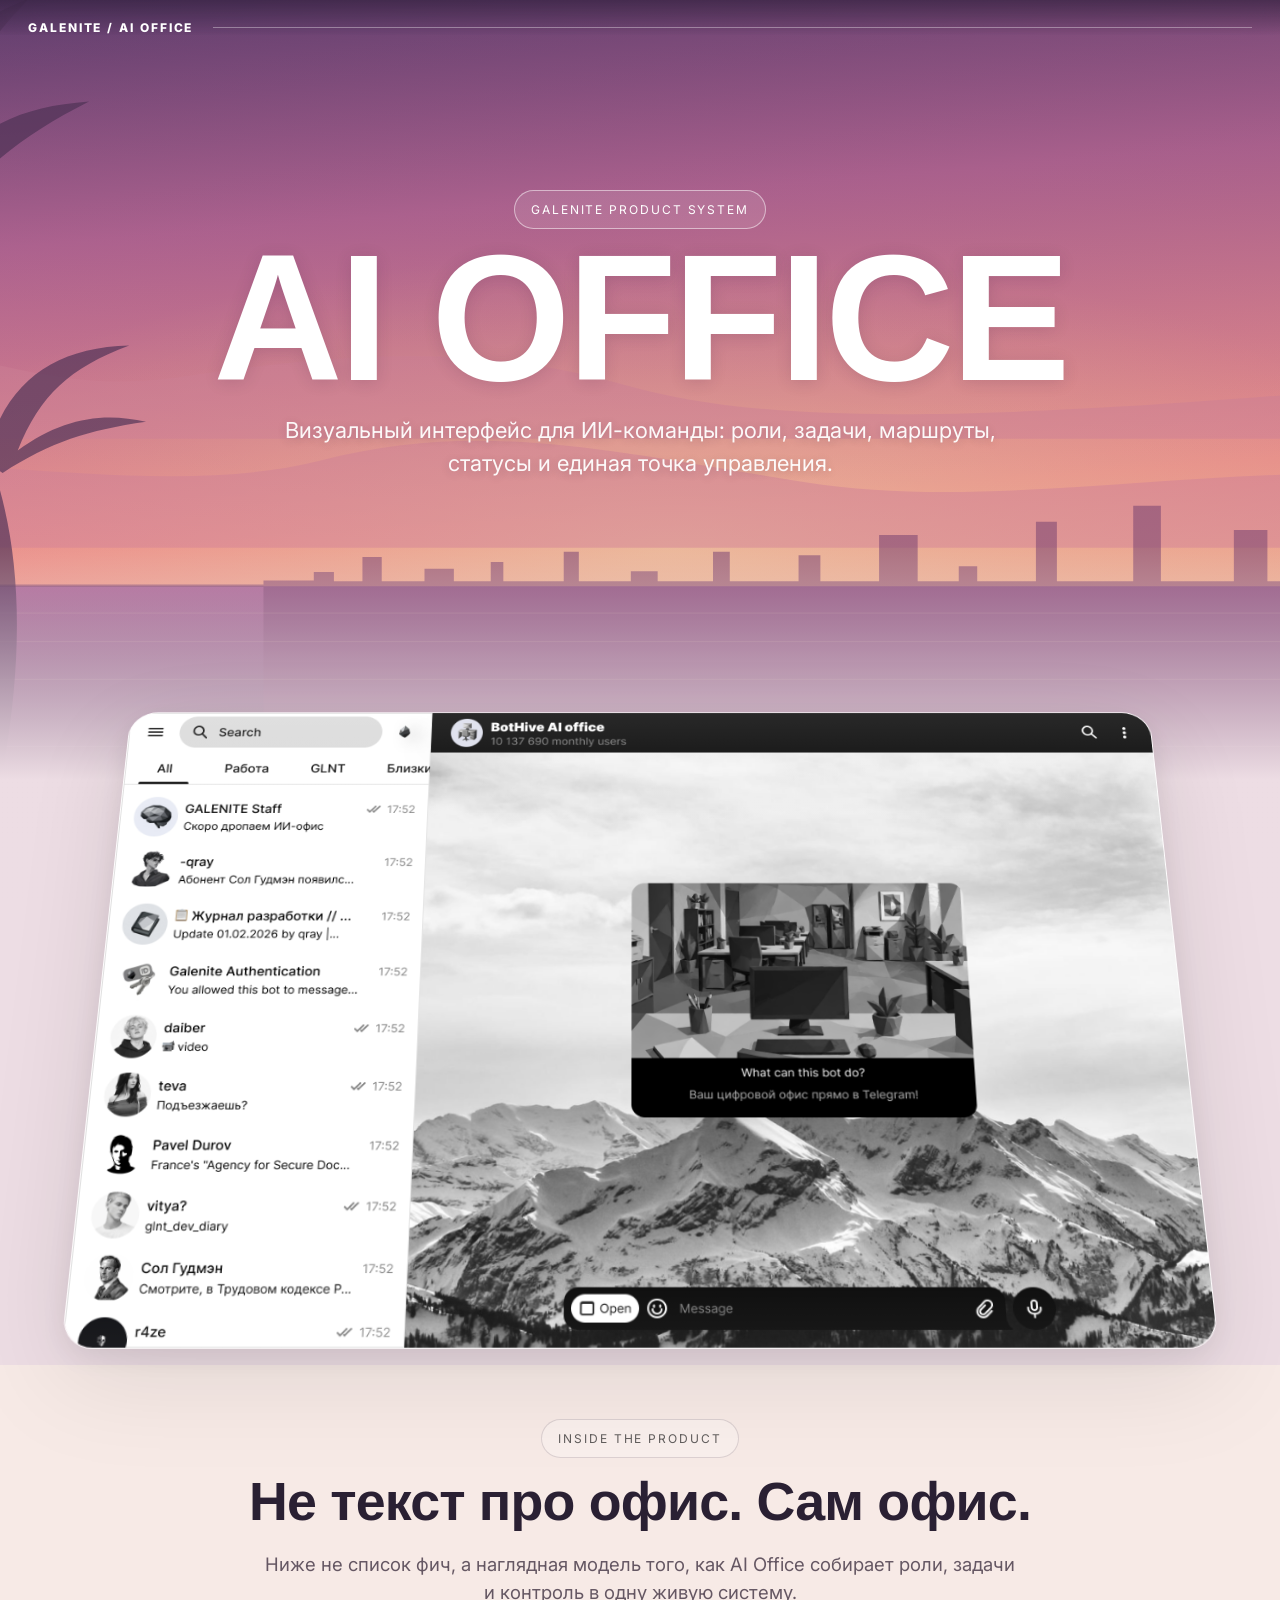
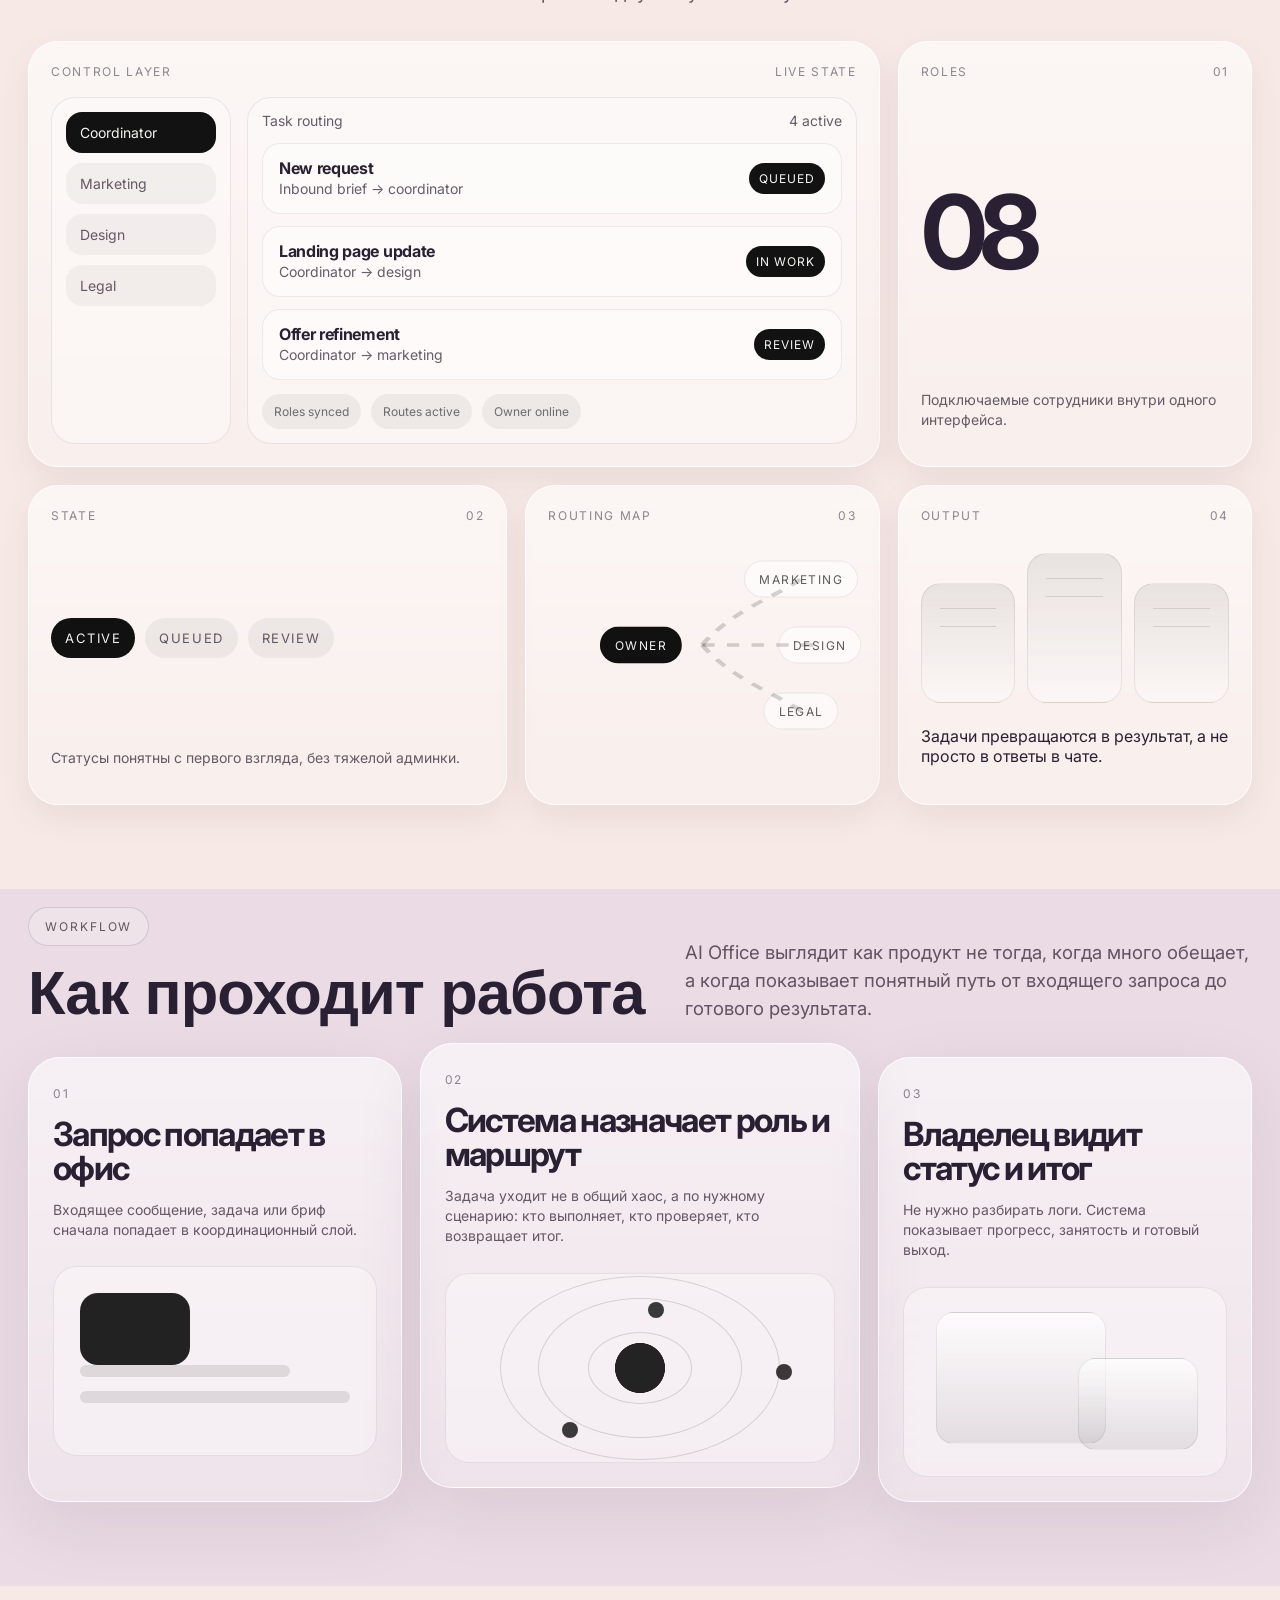
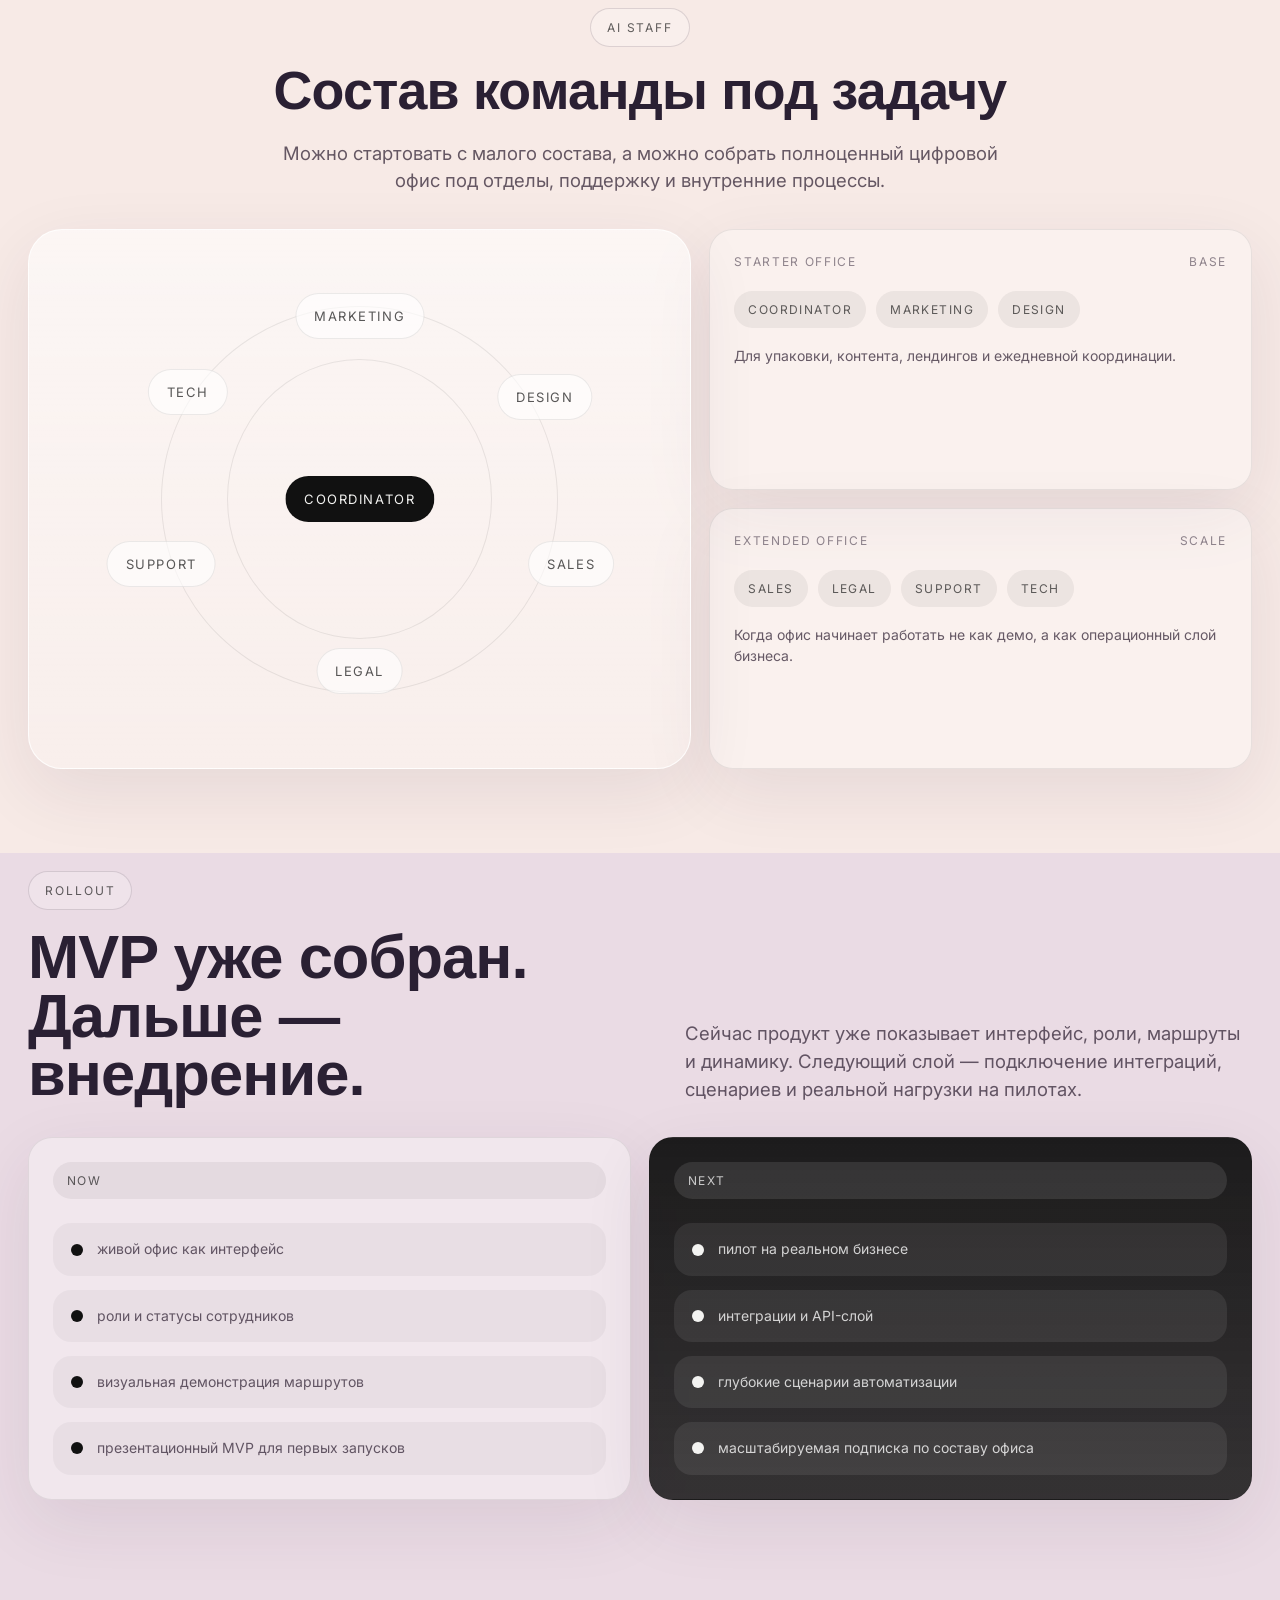
==== commit 2171f9d5: "feat(vice): apply seasonal palette to ai-office/index.html" ====
--- a/ai-office/index.html
+++ b/ai-office/index.html
@@ -8,8 +8,9 @@
   <link rel="preconnect" href="https://fonts.gstatic.com" crossorigin>
   <link href="https://fonts.googleapis.com/css2?family=Inter:wght@400;500;600;700;800&display=swap" rel="stylesheet">
   <link rel="stylesheet" href="/ai-office/styles.css?v=20260502_1" />
+<link rel="stylesheet" href="/assets/vi/app-theme.css?v=vice-2026-1">
 </head>
-<body>
+<body class="vice-office">
   <div class="noise"></div>
 
   <header class="topbar">
--- a/assets/vi/app-theme.css
+++ b/assets/vi/app-theme.css
@@ -0,0 +1,55 @@
+/* Limited VI edition palette for existing interactive pages.
+   Purely visual overrides; their original JS and UI hierarchy are untouched. */
+body.vice-office{
+  --bg:#eddce1;--bg-2:#f7eae6;--text:#2a2033;
+  --muted:rgba(44,31,49,.72);--muted-2:rgba(44,31,49,.52);
+  --line:rgba(53,35,58,.15);--panel:rgba(255,245,242,.68);
+  --shadow:0 22px 70px rgba(57,36,71,.09);
+  background:#eddde4;
+}
+body.vice-office .topbar{background:linear-gradient(180deg,rgba(48,31,60,.66),transparent);color:white;}
+body.vice-office .topbar__brand{color:#fff;letter-spacing:.16em;font-weight:800}
+body.vice-office .topbar__line{background:rgba(255,255,255,.35)}
+body.vice-office .hero-screen{background:
+  linear-gradient(180deg,rgba(47,33,66,.24),rgba(66,42,71,.1) 70%,#eddde4 100%),
+  url('/assets/vi/wallpaper.webp'),url('/assets/vi/sunset.svg');
+  background-size:cover;background-position:center;min-height:780px;padding-top:190px;
+}
+body.vice-office .hero-shell h1{color:#fff;font-family:"Barlow Condensed",Impact,sans-serif;font-weight:900;letter-spacing:-.02em;font-size:clamp(90px,14vw,200px);line-height:.8;text-shadow:0 2px 16px rgba(58,27,61,.15)}
+body.vice-office .hero-shell .eyebrow{background:rgba(255,255,255,.1);border-color:rgba(255,255,255,.5);color:white}
+body.vice-office .hero-shell p{color:rgba(255,255,255,.94);max-width:750px;text-shadow:0 2px 10px rgba(43,25,57,.2)}
+body.vice-office .hero-rings{display:none}
+body.vice-office .hero-video-peek__video{filter:contrast(1.02) saturate(.82)}
+body.vice-office .office-video{filter:saturate(.84)}
+body.vice-office .section-head h2{font-family:"Barlow Condensed",Impact,sans-serif;font-weight:800;letter-spacing:-.015em}
+body.vice-office .bento-card{box-shadow:0 12px 32px rgba(73,43,69,.08)}
+body.vice-office .content-section{background:#f7eae6}
+body.vice-office .content-section:nth-of-type(even){background:#eadbe4}
+
+body.vice-auth{--bg:#f3e7eb;--text:#2d2438;--pillA:#fff8f7;--pillB:#f0dfe7;
+ background:linear-gradient(180deg,rgba(255,255,255,.18),rgba(245,233,238,.55)),
+ url('/assets/vi/wallpaper.webp'),url('/assets/vi/sunset.svg') center/cover fixed;
+}
+body.vice-auth::before{background:linear-gradient(90deg,rgba(246,236,238,.78),rgba(255,255,255,.23));filter:none;inset:0;opacity:1}
+body.vice-auth .page{position:relative;z-index:1}
+body.vice-auth .header{color:#31253b;font-weight:900}
+body.vice-auth .center>h1{color:#382839}
+body.vice-auth .crystal{filter:drop-shadow(0 12px 26px rgba(67,39,73,.17))}
+body.vice-auth .telegram-login-visual{box-shadow:0 10px 28px rgba(75,50,81,.15)}
+
+body.vice-galen{background:#f5e9e7;color:#2b2533}
+body.vice-galen .side{background:#eadce0;border-color:#d9cad4}
+body.vice-galen .main{background:linear-gradient(180deg,#f6eae8,#f7f3f0)}
+body.vice-galen .account-btn{background:#e6d8de}
+body.vice-galen .new{background:#fff9f8}
+body.vice-galen .top{background:#f5ebe9}
+body.vice-galen .msg.user .content{background:#ecdee4}
+body.vice-galen .composer-wrap{background:linear-gradient(180deg,rgba(247,243,240,0),#f7f3f0 35%)}
+body.vice-galen .composer{box-shadow:0 8px 26px rgba(72,45,67,.07)}
+body.vice-galen .welcome h1{color:#302338}
+
+@media(max-width:700px){
+ body.vice-office .hero-screen{min-height:670px;padding-top:155px}
+ body.vice-office .hero-shell h1{font-size:clamp(75px,19vw,125px)}
+ body.vice-office .hero-shell p{font-size:16px}
+}
